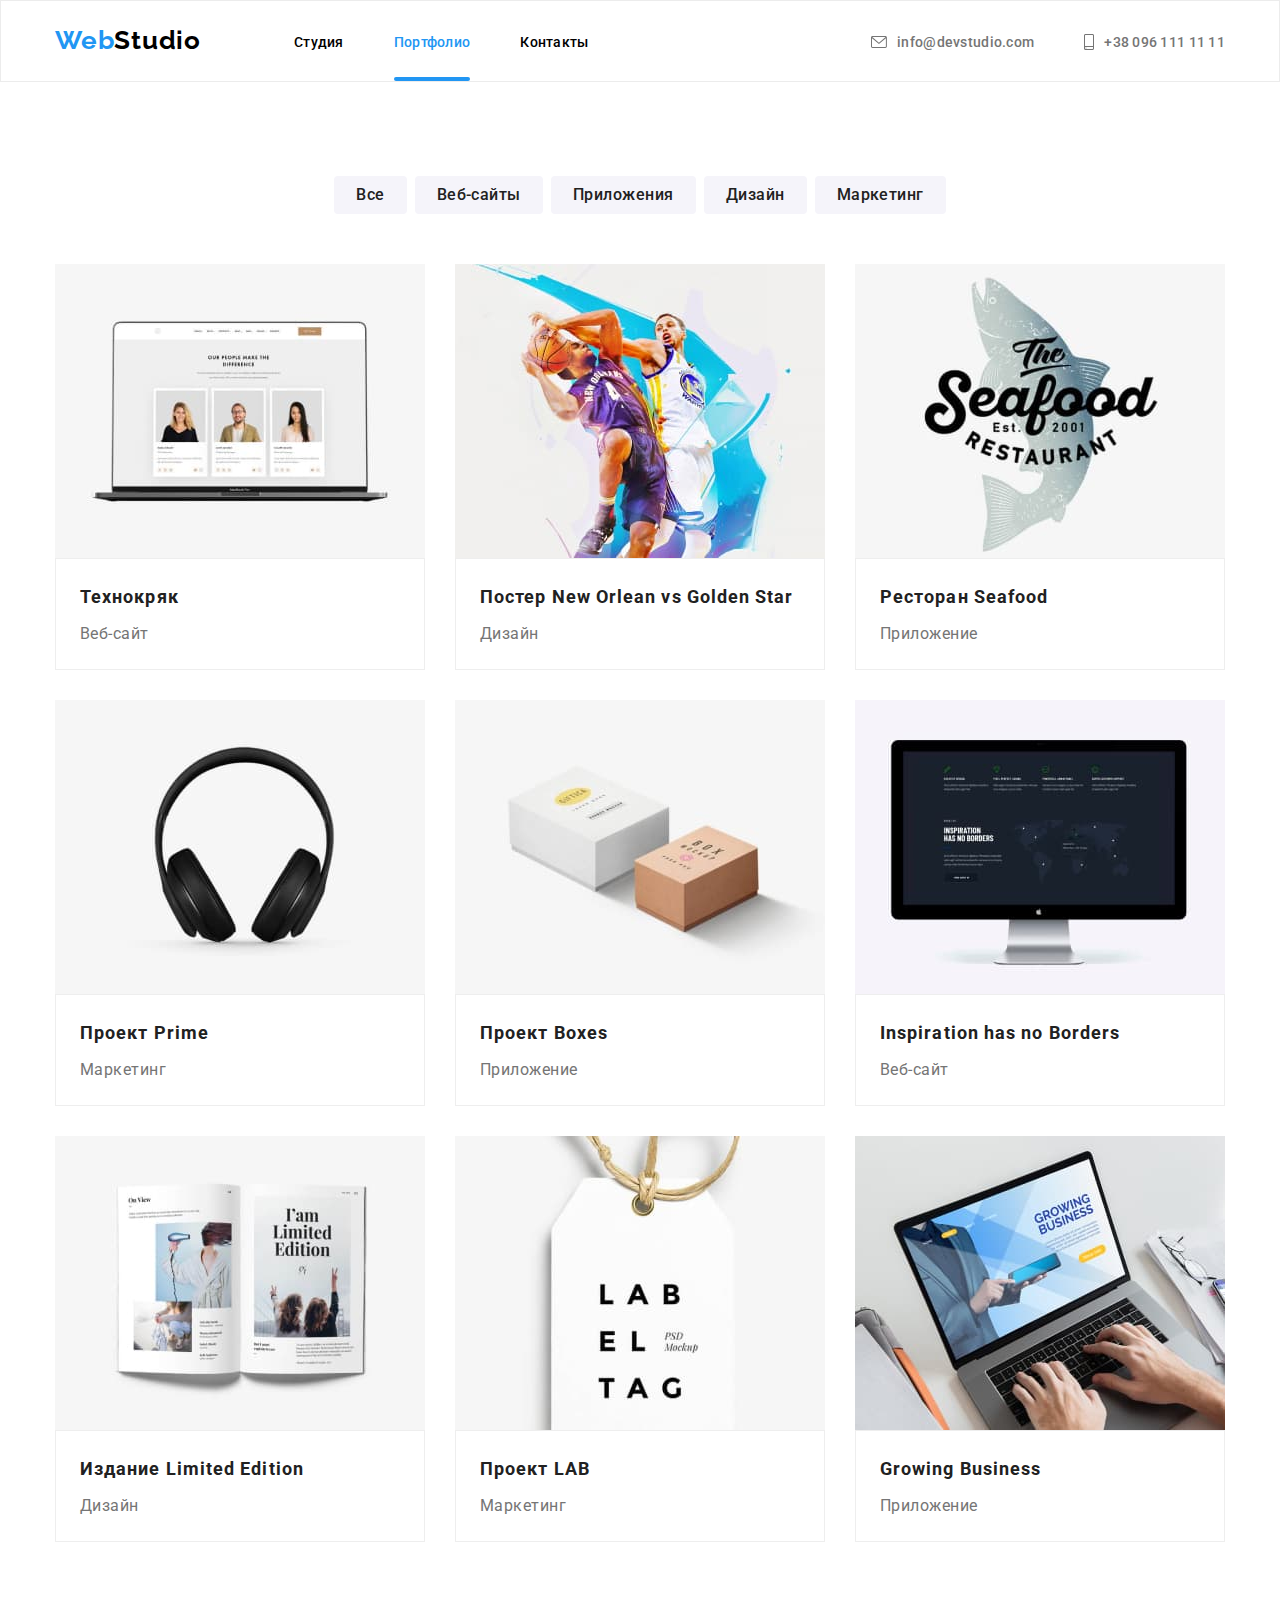
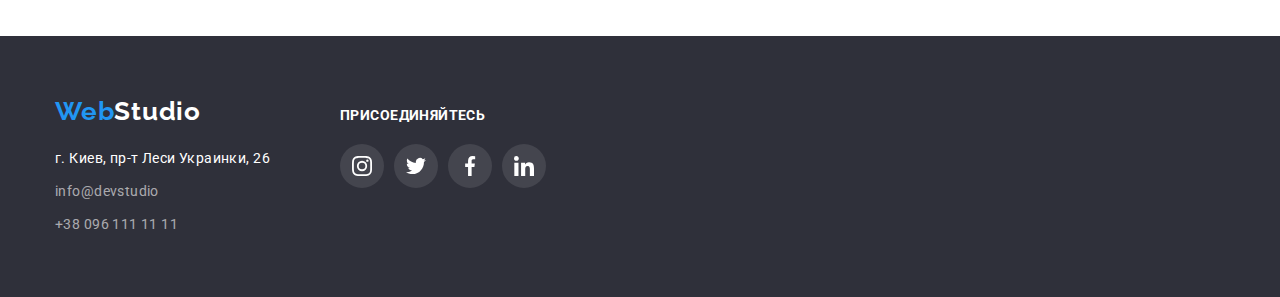
==== portfolio.html @ 2524bd7b "add files" ====
<!DOCTYPE html>
<html lang="ru">
<head>
    <meta charset="UTF-8">
    <meta name="viewport" content="width=device-width, initial-scale=1.0">
    <title>Portfolio</title>
    <link rel="stylesheet" href="https://cdnjs.cloudflare.com/ajax/libs/modern-normalize/1.0.0/modern-normalize.css" />
    <link href="https://fonts.googleapis.com/css2?family=Raleway:wght@700&family=Roboto:wght@400;500;700;900&display=swap"
        rel="stylesheet">
    <link rel="stylesheet" href="./css/styles.css">
</head>

<body>
    <!--Header-->
    <header class="header portfolio">
      <div class="container">
        <nav class="header-nav">
    <a class="link name" href="./index.html" aria-label="Portfolio">
      <span class="logo-web">Web</span><span class="logo-studio">Studio</span></a>
        <ul class="header-list list">
            <li class="list-item"><a class="item link" href="./index.html">Студия</a></li>
            <li class="list-item"><a class="item link current" href="./portfolio.html">Портфолио</a></li>
            <li class="list-item"><a class="item link" href="./index.html">Контакты</a></li>
        </ul>
        </nav>
        <address class="address">
        <ul class="header-info list">
            <li class="social-link">
                <a class="item link" href="mailto:info@devstudio.com">
                    <svg class="social-mail sprite" width="16" height="12">
                        <use href="./images/sprite.svg#icon-envelope"></use>
                    </svg>info@devstudio.com
                </a>
            </li>
            <li class="social-link">
                <a class="item link" href="tel:+380961111111">
                    <svg class="social-phone sprite" width="10" height="16">
                        <use href="./images/sprite.svg#icon-smartphone"></use>
                    </svg>+38 096 111 11 11
                </a></li>
        </ul>
        </address>
        </div>
    </header>
    
        <!--End header-->

        <!--h1 our works-->
<main>
    <section class="section-portfolio">
        <div class="container">
            <h1 class="visually-hidden">Портфолио</h1>
            <ul class="btn-container list">
                <li class="nav-btn"><button type="button" class="button-portfolio">Все</button></li>
                <li class="nav-btn"><button type="button" class="button-portfolio">Веб-сайты</button></li>
                <li class="nav-btn"><button type="button" class="button-portfolio">Приложения</button></li>
                <li class="nav-btn"><button type="button" class="button-portfolio">Дизайн</button></li>
                <li class="nav-btn"><button type="button" class="button-portfolio">Маркетинг</button></li>
            </ul>
        <ul class="portfolio-container list">
        <li class="port-image"><a class="port-cards link" href="#">
            <div class="thumb">
                <div class="overlay">
                    <p class="overlay-text">Технокряк это современная площадка распространения коронавируса. Компании используют эту платформу для цифрового
                    шпионажа и атак на защищённые сервера конкурентов.</p></div>
            <img src="./images/img8.jpg" alt="three photos on laptop" width="370" height="294">
            </div>
           <div class="port-content">
            <h2 class="card">Технокряк</h2>
            <p class="port-text">Веб-сайт</p>
        </div></a>
        </li>
        <li class="port-image"><a class="port-cards link" href="#">
            <div class="thumb">
                <div class="overlay">
                    <p class="overlay-text">Технокряк это современная площадка распространения коронавируса. Компании используют эту
                        платформу для цифрового
                        шпионажа и атак на защищённые сервера конкурентов.</p>
                </div>
            <img src="./images/img9.jpg" alt="two basketball players" width="370" height="294">
            </div>
            <div class="port-content">
            <h2 class="card">Постер New Orlean vs Golden Star</h2>
            <p class="port-text">Дизайн</p>
            </div></a>
        </li>
        <li class="port-image"><a class="port-cards link" href="#">
            <div class="thumb">
                <div class="overlay">
                    <p class="overlay-text">Технокряк это современная площадка распространения коронавируса. Компании используют эту
                        платформу для цифрового
                        шпионажа и атак на защищённые сервера конкурентов.</p>
                </div>
            <img src="./images/img10.jpg" alt="seafood restaurant" width="370" height="294">
            </div>
            <div class="port-content">
            <h2 class="card">Ресторан Seafood</h2>
            <p class="port-text">Приложение</p>
            </div></a>
        </li>
        <li class="port-image"><a class="port-cards link" href="#">
            <div class="thumb">
                <div class="overlay">
                    <p class="overlay-text">Технокряк это современная площадка распространения коронавируса. Компании используют эту
                        платформу для цифрового
                        шпионажа и атак на защищённые сервера конкурентов.</p>
                </div>
            <img src="./images/img11.jpg" alt="black headphones" width="370" height="294">
            </div>
            <div class="port-content">
            <h2 class="card">Проект Prime</h2>
            <p class="port-text">Маркетинг</p>
            </div></a>
        </li>
        <li class="port-image"><a class="port-cards link" href="#">
            <div class="thumb">
                <div class="overlay">
                    <p class="overlay-text">Технокряк это современная площадка распространения коронавируса. Компании используют эту
                        платформу для цифрового
                        шпионажа и атак на защищённые сервера конкурентов.</p>
                </div>
            <img src="./images/img12.jpg" alt="two boxes" width="370" height="294">
            </div>
            <div class="port-content">
            <h2 class="card">Проект Boxes</h2>
            <p class="port-text">Приложение</p>
            </div></a>
        </li>
        <li class="port-image"><a class="port-cards link" href="#">
            <div class="thumb">
                <div class="overlay">
                    <p class="overlay-text">Технокряк это современная площадка распространения коронавируса. Компании используют эту
                        платформу для цифрового
                        шпионажа и атак на защищённые сервера конкурентов.</p>
                </div>
            <img src="./images/img13.jpg" alt="imac" width="370" height="294">
            </div>
            <div class="port-content">
            <h2 class="card">Inspiration has no Borders</h2>
            <p class="port-text">Веб-сайт</p>
            </div></a>
        </li>
        <li class="port-image"><a class="port-cards link" href="#">
            <div class="thumb">
                <div class="overlay">
                    <p class="overlay-text">Технокряк это современная площадка распространения коронавируса. Компании используют эту
                        платформу для цифрового
                        шпионажа и атак на защищённые сервера конкурентов.</p>
                </div>
            <img src="./images/img14.jpg" alt="magazine" width="370" height="294">
            </div>
            <div class="port-content">  
            <h2 class="card">Издание Limited Edition</h2>
            <p class="port-text">Дизайн</p>
            </div></a>
        </li>
        <li class="port-image"><a class="port-cards link" href="#">
            <div class="thumb">
                <div class="overlay">
                    <p class="overlay-text">Технокряк это современная площадка распространения коронавируса. Компании используют эту
                        платформу для цифрового
                        шпионажа и атак на защищённые сервера конкурентов.</p>
                </div>
            <img src="./images/img15.jpg" alt="label" width="370" height="294">
            </div>
            <div class="port-content">
            <h2 class="card">Проект LAB</h2>
            <p class="port-text">Маркетинг</p>
            </div></a>
        </li>
        <li class="port-image"><a class="port-cards link" href="#">
            <div class="thumb">
                <div class="overlay">
                    <p class="overlay-text">Технокряк это современная площадка распространения коронавируса. Компании используют эту
                        платформу для цифрового
                        шпионажа и атак на защищённые сервера конкурентов.</p>
                </div>
            <img src="./images/img16.jpg" alt="laptop"width="370" height="294">
            </div>
            <div class="port-content">
            <h2 class="card">Growing Business</h2>
            <p class="port-text">Приложение</p>
            </div></a>
        </li>
        </ul>
        </div>
    </section>
    <!--end of h1 our works-->
</main>
    <!--footer-->
    <footer class="footer">
        <div class="bottom container">
            <div class="company">
        <a class="footer-name link" href="./index.html" aria-label="WebStudio">
            <span class="logo-web">Web</span><span class="logo-footer">Studio</span></a>
        <address class="footer-address">
            <ul class="list">
                <li class="foot-info">
                    <a class="footer-map link" href="https://goo.gl/maps/DSJi5Khk5nSSigdE9" target="blank">г. Киев, пр-т Леси Украинки, 26</a>
                </li>
                <li class="foot-info">
                    <a class="footer-info link" href="mailto:info@devstudio.com">info@devstudio</a>
                </li>
                <li class="foot-info">
                    <a class="footer-info link" href="tel:+380961111111">+38 096 111 11 11</a>
                </li>
            </ul>
        </address>
        </div>
        <div class="join">
            <b class="join-title">присоединяйтесь</b>
            <ul class="join-list list">
                <li class="join-link">
                    <a class="join-item" href="/"><svg class="social-items">
                            <use href="./images/sprite.svg#icon-instagram-2"></use>
                        </svg></a></li>
                <li class="join-link">
                    <a class="join-item" href="/"><svg class="social-items">
                            <use href="./images/sprite.svg#icon-twitter-1"></use>
                        </svg></a></li>
                <li class="join-link">
                    <a class="join-item" href="/"><svg class="social-items">
                            <use href="./images/sprite.svg#icon-facebook-1"></use>
                        </svg></a></li>
                <li class="join-link">
                    <a class="join-item" href="/"><svg class="social-items">
                            <use href="./images/sprite.svg#icon-linkedin-1"></use>
                        </svg></a></li>
            </ul>
            </div>
        </div>
     </footer>
    </body>
</html>
---- css/styles.css ----
:root {
  --main-font: "roboto", sans-serif;
  --color-accent: #2196f3;
  --main-font-color: #212121;
  --main-grey-color: #757575;
  --main-white-color: #ffffff;
}
*,
*::before,
*::after {
  margin: 0;
  padding: 0;
}
body {
  font-family: var(--main-font);
}
.list {
  list-style: none;
}
.link {
  text-decoration: none;
  color: inherit;
}
address {
  font-style: normal;
}
.portfolio {
  border: 1px solid #ececec;
}
img {
  display: block;
}
/*logo header+footer*/
.logo-web,
.logo-studio {
  font-weight: 700;
  font-size: 26px;
  line-height: 1.192;
  letter-spacing: 0.03em;
  font-family: Raleway;
  font-style: normal;
}
.logo-web {
  color: #2196f3;
}
.logo-footer {
  font-family: Raleway;
  font-weight: 700;
  font-size: 26px;
  line-height: 1.192;
  letter-spacing: 0.03em;
  color: var(--main-white-color);
}
/*end logo header+footer*/
/*header*/
.container {
  width: 1200px;
  padding-left: 15px;
  padding-right: 15px;
  margin-left: auto;
  margin-right: auto;
}
.header .container {
  display: flex;
  justify-content: space-between;
}
.address .link {
  display: flex;
  align-items: center;
}
.sprite {
  margin-right: 10px;
}
.header-nav {
  display: flex;
  align-items: center;
  cursor: pointer;
}
.name {
  display: inline-block;
  padding-top: 24px;
  padding-bottom: 25px;
  margin-right: 93px;
}
.header-list {
  display: flex;
  font-weight: 500;
  font-size: 14px;
  line-height: 1.142;
  letter-spacing: 0.02em;
}
.list-item:not(:last-child) {
  margin-right: 50px;
}
.social-link:not(:last-child) {
  margin-right: 50px;
}
.item {
  fill: rgba(117, 117, 117, 1);
}
.current {
  color: var(--color-accent);
}
.item:hover,
.item:focus {
  color: var(--color-accent);
  fill: var(--color-accent);
}
.item {
  position: relative;
  display: block;
  padding-top: 33px;
  padding-bottom: 31px;

  transition-property: color, fill;
  transition-duration: 250ms;
  transition-timing-function: cubic-bezier(0.4, 0, 0.2, 1);
}
.current:after {
  content: "";
  display: block;
  position: absolute;
  left: 0;
  bottom: 0;
  width: 100%;
  height: 4px;
  background-color: var(--color-accent);
  border-radius: 2px;
}
.header-info {
  display: flex;
  font-weight: 500;
  font-size: 14px;
  line-height: 1.142;
  letter-spacing: 0.02em;
  color: var(--main-grey-color);
}
/*end-header*/
/* hero */
.backdrop {
  position: fixed;
  top: 0;
  left: 0;
  width: 100%;
  height: 100%;
  background-color: rgba(0, 0, 0, 0.2);
  z-index: 2;
  opacity: 1;

  transition-property: opacity;
  transition-duration: 250ms;
  transition-timing-function: cubic-bezier(0.4, 0, 0.2, 1);
}
.modal {
  position: absolute;
  top: 50%;
  left: 50%;
  transform: translate(-50%, -50%) scale(1);
  transition-property: transform;
  transition-duration: 250ms;
  transition-timing-function: cubic-bezier(0.4, 0, 0.2, 1);

  min-width: 528px;
  min-height: 581px;
  background: #ffffff;
  box-shadow: 0px 1px 3px rgba(0, 0, 0, 0.12), 0px 1px 1px rgba(0, 0, 0, 0.14),
    0px 2px 1px rgba(0, 0, 0, 0.2);
  border-radius: 4px;
}
.backdrop.is-hidden {
  opacity: 0;
  pointer-events: none;
}
.backdrop.is-hidden .modal {
  transform: translate(-50%, -50%) scale(1.1);
}
.button-close {
  position: absolute;
  top: 8px;
  right: 8px;
  width: 30px;
  height: 30px;

  background: #ffffff;
  border-radius: 50%;
  border: 1px solid rgba(0, 0, 0, 0.1);
  cursor: pointer;
}

.hero .container {
  display: flex;
  flex-direction: column;
  text-align: center;
  align-items: center;
}
.hero {
  padding-top: 200px;
  padding-bottom: 200px;
  max-width: 1600px;
  height: 600px;
  margin-left: auto;
  margin-right: auto;
  background-image: linear-gradient(
      to right,
      rgba(47, 48, 58, 0.4),
      rgba(47, 48, 58, 0.4)
    ),
    url(../images/img/bg.jpg);
  background-color: #c4c4c4;
  background-repeat: no-repeat;
  background-size: cover;
  background-position: center;
}
.description {
  width: 700px;
  margin-bottom: 30px;
  font-weight: 900;
  font-size: 44px;
  line-height: 1.363;
  letter-spacing: 0.06em;
  text-transform: uppercase;
  color: var(--main-white-color);
}
.hero-button {
  display: inline-block;
  min-width: 200px;
  height: 50px;
  font-weight: 700;
  font-size: 16px;
  line-height: 1.875;
  letter-spacing: 0.06em;
  background: #188ce8;
  box-shadow: 0px 4px 4px rgba(0, 0, 0, 0.15);
  border-radius: 4px;
  color: var(--main-white-color);
}

/* end hero */
/*h2*/
.visually-hidden {
  position: absolute;
  width: 1px;
  height: 1px;
  margin: -1px;
  border: 0;
  padding: 0;
  clip: rect(0 0 0 0);
  overflow: hidden;
}
.advantages {
  display: flex;
}
.section {
  padding-top: 94px;
}
.advantages .subject {
  width: 270px;
}
.subtitle {
  margin-top: 30px;
  margin-bottom: 10px;
}
.subject:not(:last-child) {
  margin-right: 30px;
}
.subject-icons {
  display: flex;
  align-items: center;
  justify-content: center;
  background-color: #f5f4fa;
  border-radius: 4px;
  width: 270px;
  height: 120px;
}
.userpic {
  width: 70px;
  height: 70px;
}
.section h3 {
  font-weight: 700;
  font-size: 14px;
  line-height: 1.142;
  letter-spacing: 0.03em;
  text-transform: uppercase;
  color: var(--main-font-color);
}
.section p {
  font-weight: 400;
  font-size: 14px;
  line-height: 1.714;
  letter-spacing: 0.03em;
  color: var(--main-grey-color);
}
/* end h2 */

/* what we are doing */
.picture-list {
  position: relative;
  z-index: 1;
}
.text-list {
  position: absolute;
  bottom: 0;
  width: 100%;
  height: 70px;
  background-color: rgba(47, 48, 58, 0.8);
  font-weight: 700;
  font-size: 14px;
  line-height: 1.142;
  text-align: center;
  letter-spacing: 0.03em;
  text-transform: uppercase;
  padding-top: 27px;
  padding-bottom: 27px;
  color: #ffffff;
}
.section-image .container {
  display: flex;
  flex-direction: column;
}
.picture-item {
  display: flex;
  justify-content: space-between;
  margin-top: 50px;
}
.section-image {
  padding-top: 94px;
  padding-bottom: 94px;
}
.section-image h2 {
  font-weight: 700;
  font-size: 36px;
  line-height: 1.166;
  text-align: center;
  letter-spacing: 0.03em;
  color: var(--main-font-color);
}
.section-team h2 {
  font-weight: 700;
  font-size: 36px;
  line-height: 1.166;
  text-align: center;
  letter-spacing: 0.03em;
  color: var(--main-font-color);
}
/* end what we are doing */

/* our team */
.section-team {
  padding-top: 94px;
  padding-bottom: 94px;
}
.workers {
  display: flex;
  margin-top: 50px;
}
.workers-photo {
  width: 270px;
  box-shadow: 0px 1px 3px rgba(0, 0, 0, 0.12), 0px 1px 1px rgba(0, 0, 0, 0.14),
    0px 2px 1px rgba(0, 0, 0, 0.2);
  border-radius: 0px 0px 4px 4px;
  background: #ffffff;
}
.workers-photo:not(:last-child) {
  margin-right: 30px;
}
.workers-team {
  padding-top: 30px;
}
.social-list {
  margin-top: 16px;
}
.social-list:not(:last-child) {
  margin-right: 10px;
}
.workers-name {
  margin-bottom: 10px;
}
.workers-social {
  display: flex;
  padding-left: 32px;
  padding-right: 32px;
  padding-bottom: 30px;
}
.list-links {
  display: flex;
  justify-content: center;
  align-items: center;
  width: 44px;
  height: 44px;
  border-radius: 50%;
  background-color: rgba(255, 255, 255, 0.1);
  fill: rgba(175, 177, 184, 1);
  transition-property: fill, background-color;
  transition-duration: 250ms;
  transition-timing-function: cubic-bezier(0.4, 0, 0.2, 1);
}

.list-links:hover,
.list-links:focus {
  background: var(--color-accent);
}
.list-links:hover {
  fill: var(--main-white-color);
}
.section-team {
  background: #f5f4fa;
}
.section-team h3 {
  font-weight: 500;
  font-size: 16px;
  line-height: 1.187;
  text-align: center;
  letter-spacing: 0.03em;
  color: var(--main-font-color);
}
.section-team p {
  font-weight: 400;
  font-size: 16px;
  line-height: 1.187;
  text-align: center;
  letter-spacing: 0.03em;
  color: var(--main-grey-color);
}
/* end our team */
/* clients */
.clients {
  padding-top: 94px;
  padding-bottom: 94px;
}
.companies {
  display: flex;
}
.border-pic {
  color: inherit;
}
.clients-list {
  display: flex;
  justify-content: center;
  align-items: center;
  border: 1px solid #afb1b8;
  border-radius: 4px;
  width: 170px;
  height: 90px;
  fill: rgba(175, 177, 184, 1);

  transition-property: fill, border;
  transition-duration: 250ms;
  transition-timing-function: cubic-bezier(0.4, 0, 0.2, 1);
}
.clients-list:hover,
.clients-list:focus {
  fill: var(--color-accent);
  color: var(--color-accent);
  border: 1px solid var(--color-accent);
}
.border:not(:last-child) {
  margin-right: 30px;
}
.text {
  font-weight: 700;
  font-size: 36px;
  line-height: 1.166;
  text-align: center;
  letter-spacing: 0.03em;
  color: #212121;
  margin-bottom: 50px;
}
/* footer */
.footer {
  padding-top: 60px;
  padding-bottom: 60px;
  background-color: #2f303a;
}
.footer-name {
  display: block;
}
.bottom {
  display: flex;
  align-items: baseline;
}
.footer-address {
  margin-top: 20px;
}
.footer-map {
  font-weight: 400;
  font-size: 14px;
  line-height: 1.714;
  letter-spacing: 0.03em;
  color: var(--main-white-color);
}
.foot-info + .foot-info {
  margin-top: 9px;
}
.footer-info {
  font-weight: 400;
  font-size: 14px;
  line-height: 1.714;
  letter-spacing: 0.03em;
  color: rgba(255, 255, 255, 0.6);
}
.join {
  margin-left: 70px;
}
.join-list {
  display: flex;
  margin-top: 20px;
}
.join-link + .join-link {
  margin-left: 10px;
}
.join-title {
  /* margin-bottom: 20px; */
  font-weight: 700;
  font-size: 14px;
  line-height: 1.142;
  letter-spacing: 0.03em;
  text-transform: uppercase;
  color: #ffffff;
}
.join-item {
  display: flex;
  justify-content: center;
  align-items: center;
  width: 44px;
  height: 44px;
  border-radius: 50%;
  background-color: rgba(255, 255, 255, 0.1);
  fill: rgba(255, 255, 255, 1);

  transition-property: background-color;
  transition-duration: 250ms;
  transition-timing-function: cubic-bezier(0.4, 0, 0.2, 1);
}
.join-item:hover,
.join-item:focus {
  background: var(--color-accent);
}
.social-items {
  width: 20px;
  height: 20px;
}
.join-link {
  color: #188ce8;
}
/* end footer */

/* portfolio */
/* h1 our works */
.btn-container {
  display: flex;
  justify-content: center;
  margin-bottom: 50px;
}
.nav-btn:not(:last-child) {
  margin-right: 8px;
}
.section-portfolio {
  padding-top: 94px;
  padding-bottom: 94px;
}
.portfolio-container {
  display: flex;
  flex-wrap: wrap;
}
.port-image {
  margin-right: 30px;
  margin-bottom: 30px;
  width: 370px;
}
.port-cards:hover,
.port-cards:focus {
  box-shadow: 0px 1px 1px rgba(0, 0, 0, 0.12), 0px 4px 4px rgba(0, 0, 0, 0.06),
    1px 4px 6px rgba(0, 0, 0, 0.16);
}
.port-image a {
  display: block;
}
.port-image:nth-child(3n) {
  margin-right: 0px;
}
.port-image:nth-last-child(-n + 3) {
  margin-bottom: 0px;
}
.button-portfolio {
  padding: 6px 22px;
  font-weight: 500;
  font-size: 16px;
  line-height: 1.625;
  text-align: center;
  letter-spacing: 0.03em;
  color: var(--main-font-color);
  background: #f5f4fa;
  border-radius: 4px;
  border: none;
  cursor: pointer;

  transition-property: background-color, color, box-shadow;
  transition-duration: 250ms;
  transition-timing-function: cubic-bezier(0.4, 0, 0.2, 1);
}
.button-portfolio:hover,
.button-portfolio:focus {
  background: var(--color-accent);
}

.button-portfolio:hover,
.button-portfolio:focus {
  color: var(--main-white-color);
  box-shadow: 0px 4px 4px rgba(0, 0, 0, 0.25);
}
.port-content {
  border: 1px solid #eeeeee;
  padding: 20px 24px;
}
.card {
  margin-bottom: 4px;
}
.port-text {
  font-weight: 400;
  font-size: 16px;
  line-height: 1.875;
  letter-spacing: 0.03em;
  color: #757575;
}
.port-cards:hover .overlay,
.port-cards:focus .overlay {
  transform: translateY(0);
}
.port-cards {
  display: block;
  transition-duration: 250ms;
  transition-timing-function: cubic-bezier(0.4, 0, 0.2, 1);
}
.section-portfolio h2 {
  font-weight: 700;
  font-size: 18px;
  line-height: 2;
  letter-spacing: 0.06em;
  color: var(--main-font-color);
}
.section-portfolio .p {
  font-weight: 400;
  font-size: 16px;
  line-height: 1.875;
  letter-spacing: 0.03em;
  color: var(--main-grey-color);
}
.thumb {
  position: relative;
  width: 370px;
  height: 294px;
  overflow: hidden;
}
.overlay {
  position: absolute;
  top: 0;
  left: 0;
  width: 100%;
  height: 100%;

  padding: 63px 24px;
  font-weight: 400;
  font-size: 18px;
  line-height: 1.555;
  letter-spacing: 0.03em;
  color: #ffffff;
  background-color: rgba(33, 150, 243, 0.9);

  transition-duration: 250ms;
  transition-timing-function: cubic-bezier(0.4, 0, 0.2, 1);
  transform: translateY(100%);
  transition-property: transform;
}
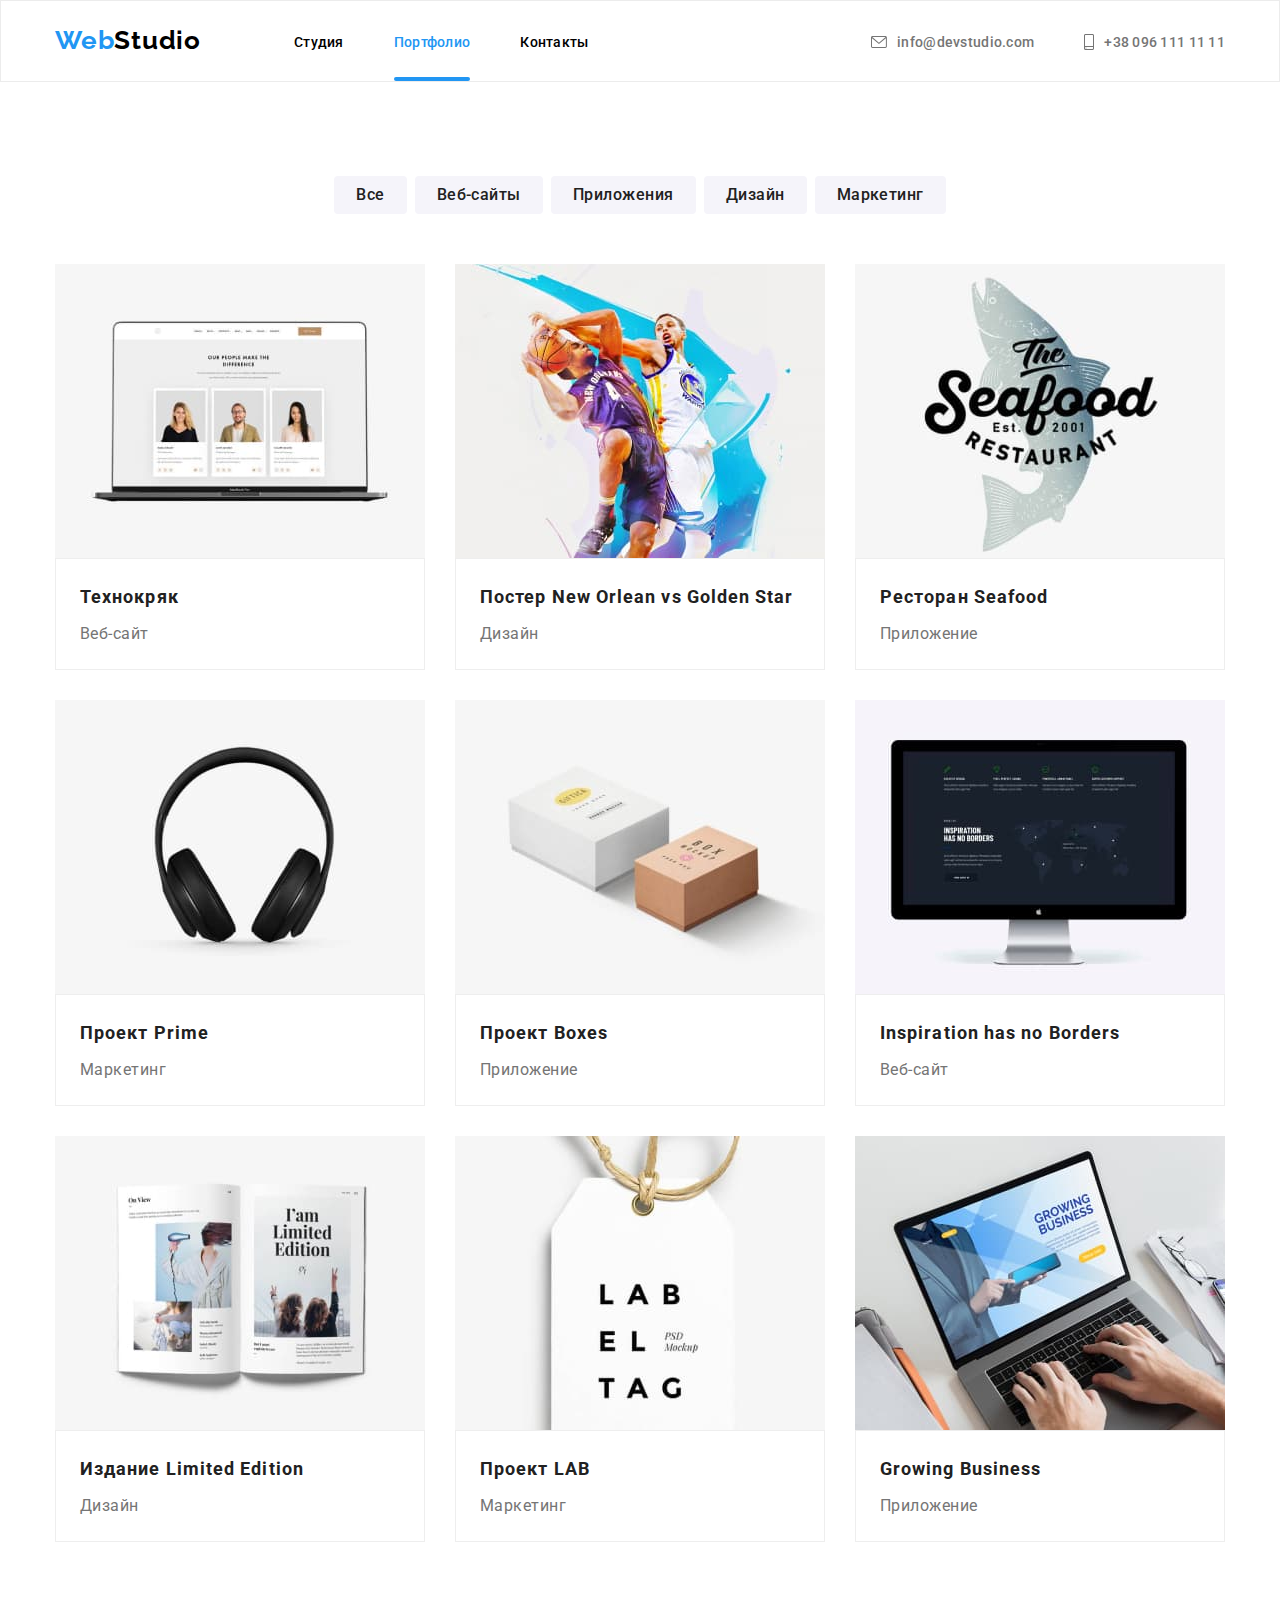
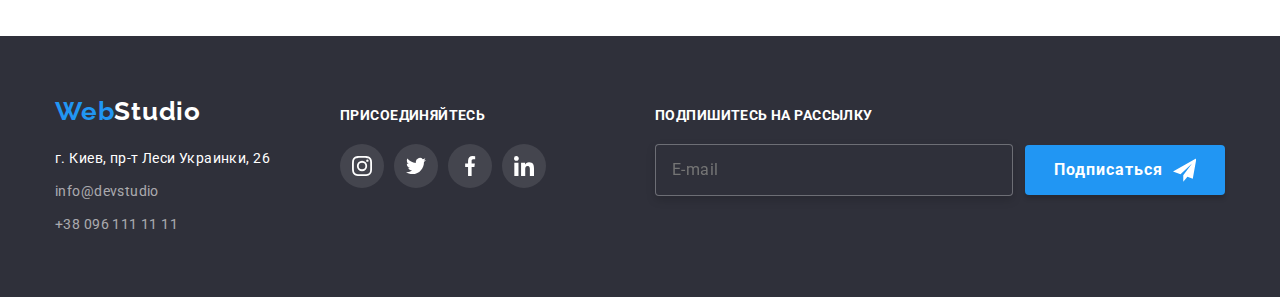
==== commit ac87d49a: "checked-form" ====
--- a/portfolio.html
+++ b/portfolio.html
@@ -228,7 +228,20 @@
                         </svg></a></li>
             </ul>
             </div>
-        </div>
+            <div class="subscribe">
+                <b class="subscribe-title">подпишитесь на рассылку</b>
+                <form class="subscription" autocomplete="off">
+                    <label class="subscription-field">
+                        <input class="subscription-input" type="mail" name="mail" id="mail" placeholder="E-mail">
+                    </label>
+                    <button class="subscribe-btn" type="submit" href="#">
+                        <span class="submit-text">Подписаться</span>
+                        <svg class="sub-icon" width="24" height="24">
+                            <use href="./images/sprite.svg#icon-icon-send"></use>
+                        </svg>
+                    </button>
+                </form>
+            </div>
      </footer>
     </body>
 </html>--- a/css/styles.css
+++ b/css/styles.css
@@ -155,6 +155,7 @@
   position: absolute;
   top: 50%;
   left: 50%;
+  padding: 40px 40px;
   transform: translate(-50%, -50%) scale(1);
   transition-property: transform;
   transition-duration: 250ms;
@@ -174,6 +175,80 @@
 .backdrop.is-hidden .modal {
   transform: translate(-50%, -50%) scale(1.1);
 }
+.form {
+  display: flex;
+  flex-direction: column;
+}
+.form-title {
+  margin-bottom: 12px;
+  font-weight: 700;
+  font-size: 20px;
+  line-height: 1.15;
+  text-align: center;
+  letter-spacing: 0.03em;
+  color: #212121;
+}
+.field .icon {
+  position: absolute;
+  display: inline-block;
+  bottom: 11px;
+  left: 12px;
+  fill: #212121;
+}
+.field + .field {
+  margin-top: 10px;
+}
+.field {
+  position: relative;
+  display: flex;
+  flex-direction: column;
+}
+.label {
+  margin-bottom: 4px;
+  font-weight: 400;
+  font-size: 12px;
+  line-height: 1.166;
+  letter-spacing: 0.01em;
+  color: #757575;
+}
+.input {
+  padding-top: 10px;
+  padding-bottom: 10px;
+  padding-left: 42px;
+  box-sizing: border-box;
+  border: 1px solid rgba(33, 33, 33, 0.2);
+  border-radius: 4px;
+  cursor: text;
+
+  transition-property: border;
+  transition-duration: 250ms;
+  transition-timing-function: cubic-bezier(0.4, 0, 0.2, 1);
+}
+.icon {
+  transition-property: fill;
+  transition-duration: 250ms;
+  transition-timing-function: cubic-bezier(0.4, 0, 0.2, 1);
+}
+.input:focus {
+  outline: none;
+  border-color: var(--color-accent);
+}
+.input:focus + .icon {
+  fill: var(--color-accent);
+  color: var(--color-accent);
+}
+.comment {
+  padding: 12px 16px;
+  margin-bottom: 20px;
+  resize: none;
+}
+.comment::placeholder {
+  font-weight: 400;
+  font-size: 12px;
+  line-height: 1.166;
+  letter-spacing: 0.01em;
+  color: rgba(117, 117, 117, 0.5);
+}
 .button-close {
   position: absolute;
   top: 8px;
@@ -185,8 +260,74 @@
   border-radius: 50%;
   border: 1px solid rgba(0, 0, 0, 0.1);
   cursor: pointer;
-}
-
+
+  transition-property: fill;
+  transition-duration: 250ms;
+  transition-timing-function: cubic-bezier(0.4, 0, 0.2, 1);
+}
+.checkbox {
+  display: flex;
+  align-items: center;
+  justify-content: center;
+  margin-bottom: 30px;
+}
+.checkbox:hover {
+  cursor: pointer;
+}
+.checkbox .icon {
+  display: inline-block;
+  border: 2px solid black;
+  border-radius: 2px;
+  margin-right: 8px;
+}
+.check-text {
+  font-weight: 400;
+  font-size: 14px;
+  line-height: 1.714;
+  letter-spacing: 0.03em;
+  color: #757575;
+}
+.check-input:focus + .icon {
+  box-shadow: 0 0 0 2px var(--color-accent);
+  transition: 250ms cubic-bezier(0.4, 0, 0.2, 1);
+}
+.check-input:checked + .icon {
+  background-color: var(--color-accent);
+  background-origin: border-box;
+  border: none;
+  box-shadow: none;
+
+  transition: 250ms cubic-bezier(0.4, 0, 0.2, 1);
+}
+.button-close:hover {
+  fill: #2196f3;
+}
+.btn-form {
+  display: block;
+  width: 200px;
+  height: 50px;
+  padding: 10px 55px;
+
+  background: #2196f3;
+  box-shadow: 0px 1px 3px rgba(0, 0, 0, 0.12), 0px 1px 1px rgba(0, 0, 0, 0.14),
+    0px 2px 1px rgba(0, 0, 0, 0.2);
+  border-radius: 4px;
+  margin-left: auto;
+  margin-right: auto;
+  border: none;
+  cursor: pointer;
+}
+.btn-text {
+  font-weight: 700;
+  font-size: 16px;
+  line-height: 1.875;
+  letter-spacing: 0.06em;
+  color: #ffffff;
+}
+.checkbox .link {
+  text-decoration: underline;
+  color: #2196f3;
+}
 .hero .container {
   display: flex;
   flex-direction: column;
@@ -510,7 +651,6 @@
   margin-left: 10px;
 }
 .join-title {
-  /* margin-bottom: 20px; */
   font-weight: 700;
   font-size: 14px;
   line-height: 1.142;
@@ -543,6 +683,59 @@
 .join-link {
   color: #188ce8;
 }
+.subscribe-title {
+  font-weight: 700;
+  font-size: 14px;
+  line-height: 1.142;
+  letter-spacing: 0.03em;
+  text-transform: uppercase;
+  color: #ffffff;
+}
+.subscription {
+  display: flex;
+  align-items: baseline;
+  margin-top: 20px;
+}
+.subscription-input {
+  display: block;
+  width: 358px;
+  padding: 15px 16px;
+  border: 1px solid rgba(255, 255, 255, 0.3);
+  filter: drop-shadow(0px 4px 4px rgba(0, 0, 0, 0.15));
+  border-radius: 4px;
+  background-color: #2f303a;
+  font-weight: 400;
+  font-size: 16px;
+  line-height: 1.25;
+  letter-spacing: 0.03em;
+  color: rgba(255, 255, 255, 0.6);
+}
+.subscribe-btn {
+  display: flex;
+  align-items: center;
+  margin-left: 12px;
+  padding: 10px 29px;
+
+  width: 200px;
+  font-weight: 700;
+  font-size: 16px;
+  line-height: 1.875;
+  text-align: center;
+  letter-spacing: 0.06em;
+  color: #ffffff;
+  background: #2196f3;
+  box-shadow: 0px 4px 4px rgba(0, 0, 0, 0.15);
+  border-radius: 4px;
+  fill: #ffffff;
+  border: none;
+  cursor: pointer;
+}
+.subscribe {
+  margin-left: auto;
+}
+.submit-text {
+  margin-right: 10px;
+}
 /* end footer */
 
 /* portfolio */
